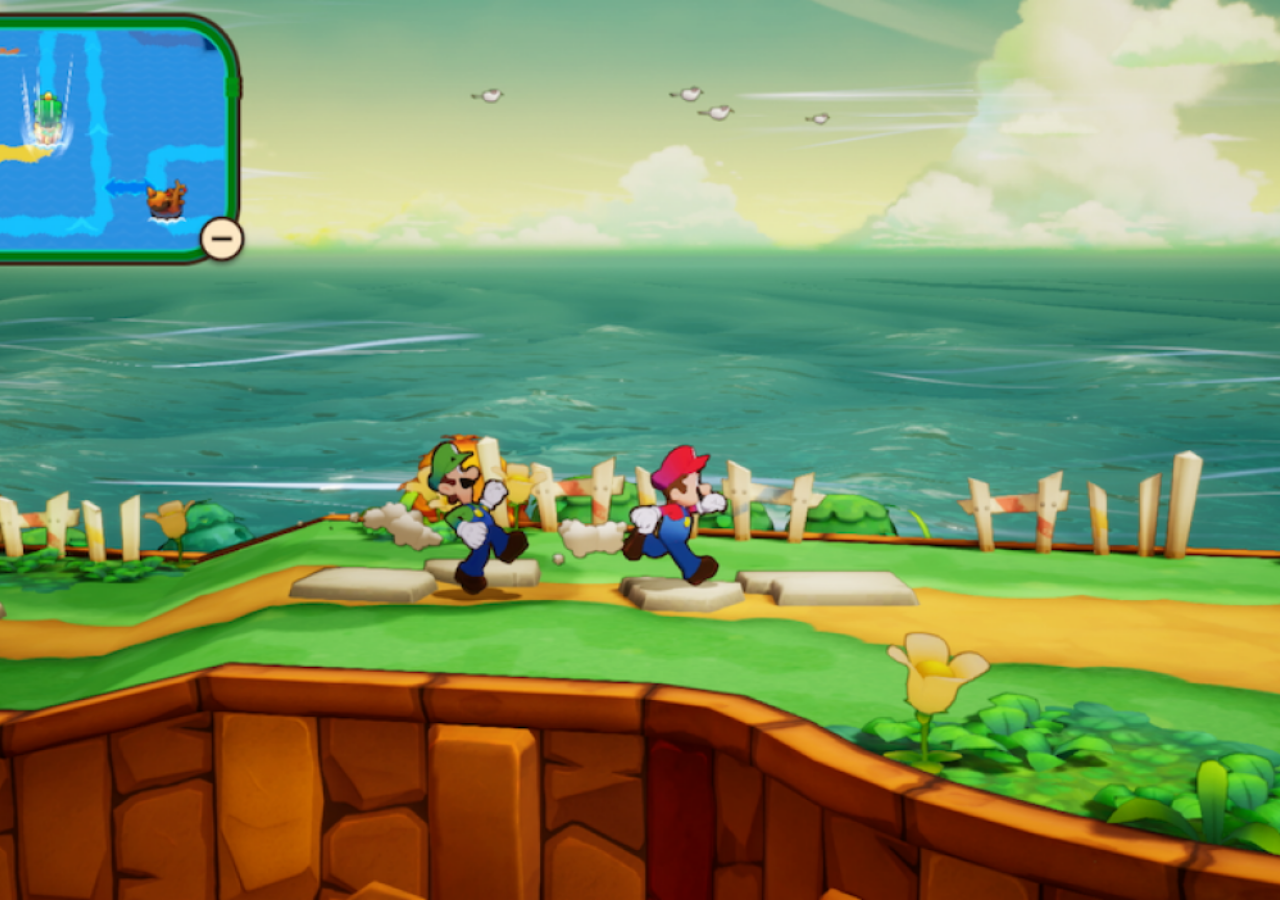
==== HTML/index.html @ fce5f06f "just an update" ====
<!DOCTYPE html>
<html lang="nl-be">
<head>
  <meta charset="UTF-8">
  <meta name="viewport" content="width=device-width, initial-scale=1.0">
  <title>poemper</title>
  <link rel="stylesheet" href="../CSS/style.css">
</head>
<body>
  <div class="button-grid">
    <button class="floating-button" id="luigi">Luigi</button>
  </div>
  <script src="../JS/script.js"></script>
</body>
</html>
---- CSS/style.css ----
/* Simple page with random button placement */
html, body {
  margin: 0;
  min-height: 100%;
  width: 100%;
}
body {
  background: url("../MEDIA/hero-image.webp") center/cover no-repeat;
  font-family: Arial, Helvetica, sans-serif;
  overflow: hidden;
}
.button-grid {
  position: relative;
  width: 100vw;
  height: 100vh;
}
.floating-button {
  position: absolute;
  padding: 0.9rem 1.4rem;
  border: none;
  background: rgba(255, 255, 255, 0.9);
  color: #111;
  font-size: 1rem;
  border-radius: 0;
  cursor: pointer;
  box-shadow: 0 12px 24px rgba(0, 0, 0, 0.2);
  transition: transform 0.2s ease, background 0.2s ease;
}
#luigi {
  top: 60%;
  left: 40%;
  width: 70px;
  height: 90px;
  transform: translate(-50%, -50%);
  background: transparent;
  color: transparent;
  box-shadow: none;
  padding: 0;
  z-index: 10;
  pointer-events: auto;
}
.floating-button:hover {
  transform: scale(1.05);
  background: rgba(255, 255, 255, 1);
}
@media (max-width: 600px) {
  .floating-button {
    font-size: 0.95rem;
    padding: 0.75rem 1rem;
  }
}
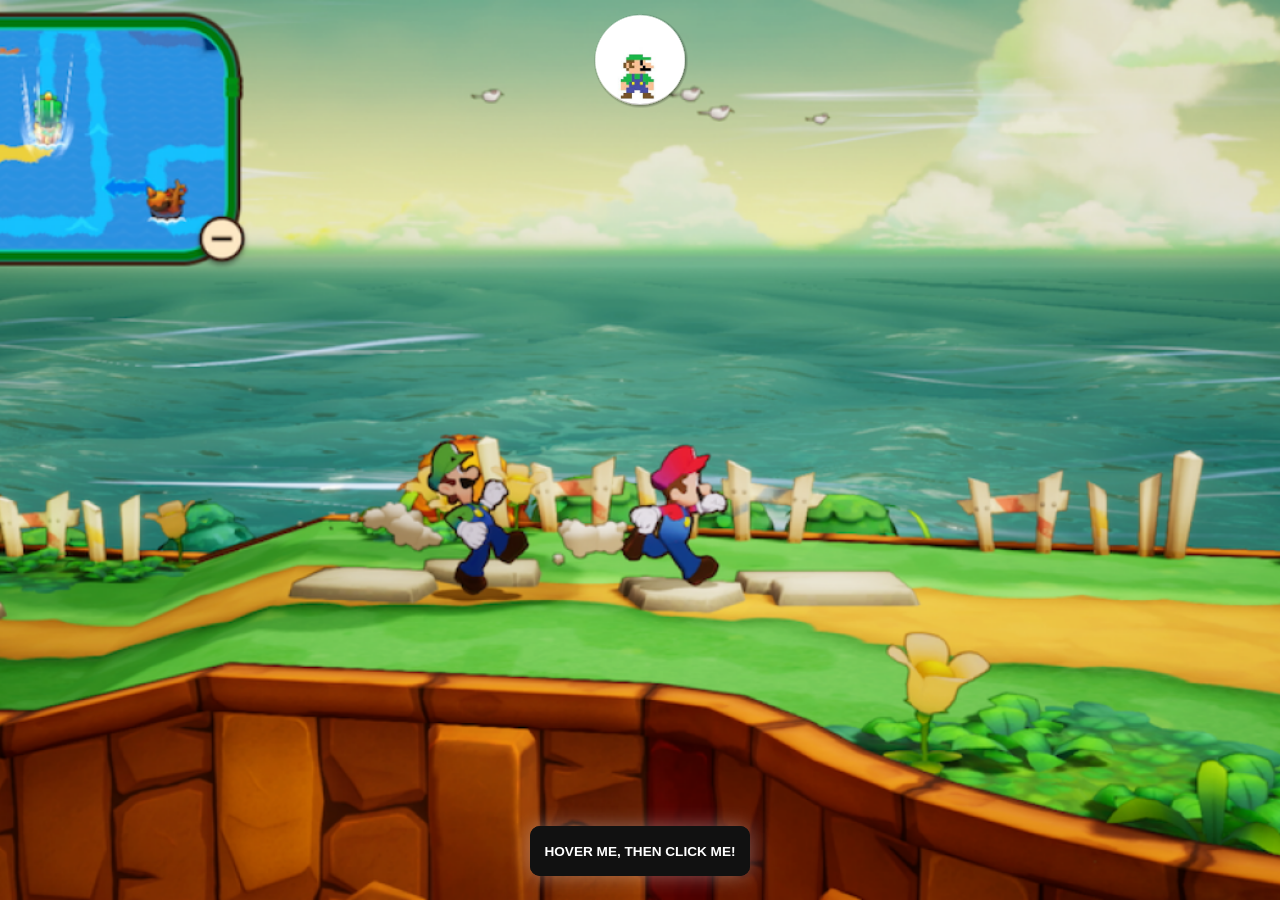
==== commit c7313bb5: "Publish site updates and enable GitHub Pages structure. Add game and 404 pages, goo menu with charac" ====
--- a/HTML/index.html
+++ b/HTML/index.html
@@ -4,12 +4,52 @@
   <meta charset="UTF-8">
   <meta name="viewport" content="width=device-width, initial-scale=1.0">
   <title>poemper</title>
+  <link rel="stylesheet" href="https://cdnjs.cloudflare.com/ajax/libs/font-awesome/4.7.0/css/font-awesome.min.css">
   <link rel="stylesheet" href="../CSS/style.css">
 </head>
 <body>
+  <nav class="menu">
+    <input type="checkbox" href="#" class="menu-open" name="menu-open" id="menu-open" />
+    <label class="menu-open-button menu-icon-button" for="menu-open">
+      <img src="../MEDIA/Luigi.jpg" alt="Menu" class="menu-icon">
+    </label>
+
+    <a href="game.html" class="menu-item" title="Game"><i class="fa fa-gamepad"></i></a>
+    <!-- Replace # with your link for site 1 -->
+    <a href="#" class="menu-item menu-icon-button" title="Site 1">
+      <img src="../MEDIA/mario.jpg" alt="Mario" class="menu-icon">
+    </a>
+    <!-- Replace # with your link for site 2 -->
+    <a href="#" class="menu-item menu-icon-button" title="Site 2">
+      <img src="../MEDIA/yoshi.jpg" alt="Yoshi" class="menu-icon">
+    </a>
+  </nav>
+
+  <svg xmlns="http://www.w3.org/2000/svg" version="1.1" aria-hidden="true">
+    <defs>
+      <filter id="shadowed-goo">
+        <feGaussianBlur in="SourceGraphic" result="blur" stdDeviation="10" />
+        <feColorMatrix in="blur" mode="matrix" values="1 0 0 0 0  0 1 0 0 0  0 0 1 0 0  0 0 0 18 -7" result="goo" />
+        <feGaussianBlur in="goo" stdDeviation="3" result="shadow" />
+        <feColorMatrix in="shadow" mode="matrix" values="0 0 0 0 0  0 0 0 0 0  0 0 0 0 0  0 0 0 1 -0.2" result="shadow" />
+        <feOffset in="shadow" dx="1" dy="1" result="shadow" />
+        <feComposite in2="shadow" in="goo" result="goo" />
+        <feComposite in2="goo" in="SourceGraphic" result="mix" />
+      </filter>
+      <filter id="goo">
+        <feGaussianBlur in="SourceGraphic" result="blur" stdDeviation="10" />
+        <feColorMatrix in="blur" mode="matrix" values="1 0 0 0 0  0 1 0 0 0  0 0 1 0 0  0 0 0 18 -7" result="goo" />
+        <feComposite in2="goo" in="SourceGraphic" result="mix" />
+      </filter>
+    </defs>
+  </svg>
+
+  <div class="glow-button-container">
+    <button class="glow-on-hover" type="button">HOVER ME, THEN CLICK ME!</button>
+  </div>
+  <audio id="luigisound" src="../MEDIA/bye-bye-luigi.mp3" preload="auto"></audio>
   <div class="button-grid">
-    <button class="floating-button" id="luigi">Luigi</button>
+    <button class="floating-button" id="luigi" type="button" title="Click for Luigi sound" onclick="luigisound.currentTime=0;luigisound.play()">Luigi</button>
   </div>
-  <script src="../JS/script.js"></script>
 </body>
 </html>
--- a/CSS/style.css
+++ b/CSS/style.css
@@ -1,25 +1,28 @@
-/* Simple page with random button placement */
+
 html, body {
   margin: 0;
   min-height: 100%;
   width: 100%;
+  cursor: url("../MEDIA/LuigiKart.cur"), auto;
 }
 body {
   background: url("../MEDIA/hero-image.webp") center/cover no-repeat;
   font-family: Arial, Helvetica, sans-serif;
-  overflow: hidden;
 }
 .button-grid {
-  position: relative;
-  width: 100vw;
-  height: 100vh;
+  position: fixed;
+  inset: 0;
+  width: 100%;
+  height: 100%;
+  pointer-events: none;
+  z-index: 1500;
 }
 .floating-button {
   position: absolute;
   padding: 0.9rem 1.4rem;
   border: none;
   background: rgba(255, 255, 255, 0.9);
-  color: #111;
+  color: #000;
   font-size: 1rem;
   border-radius: 0;
   cursor: pointer;
@@ -30,14 +33,19 @@
   top: 60%;
   left: 40%;
   width: 70px;
-  height: 90px;
+  height: 145px;
   transform: translate(-50%, -50%);
   background: transparent;
   color: transparent;
   box-shadow: none;
   padding: 0;
-  z-index: 10;
+  border: none;
   pointer-events: auto;
+  cursor: pointer;
+}
+#luigi:hover {
+  transform: translate(-50%, -50%);
+  background: transparent;
 }
 .floating-button:hover {
   transform: scale(1.05);
@@ -49,3 +57,268 @@
     padding: 0.75rem 1rem;
   }
 }
+
+.glow-button-container {
+  position: fixed;
+  bottom: 24px;
+  left: 50%;
+  transform: translateX(-50%);
+  z-index: 1000;
+}
+
+.glow-on-hover {
+  width: 220px;
+  height: 50px;
+  border: none;
+  outline: none;
+  color: #fff;
+  background: #111;
+  cursor: pointer;
+  position: relative;
+  z-index: 1;
+  border-radius: 10px;
+  font-size: 0.85rem;
+  font-weight: bold;
+  box-shadow: 0 0 20px rgba(255, 255, 255, 0.35);
+}
+
+.glow-on-hover:before {
+  content: '';
+  background: linear-gradient(45deg, #ff0000, #ff7300, #fffb00, #48ff00, #00ffd5, #002bff, #7a00ff, #ff00c8, #ff0000);
+  position: absolute;
+  top: -2px;
+  left: -2px;
+  background-size: 400%;
+  z-index: -1;
+  filter: blur(5px);
+  width: calc(100% + 4px);
+  height: calc(100% + 4px);
+  animation: glowing 20s linear infinite;
+  opacity: 0;
+  transition: opacity 0.3s ease-in-out;
+  border-radius: 10px;
+}
+
+.glow-on-hover:active {
+  color: #000;
+}
+
+.glow-on-hover:active:after {
+  background: transparent;
+}
+
+.glow-on-hover:hover:before {
+  opacity: 1;
+}
+
+.glow-on-hover:after {
+  z-index: -1;
+  content: '';
+  position: absolute;
+  width: 100%;
+  height: 100%;
+  background: #111;
+  left: 0;
+  top: 0;
+  border-radius: 10px;
+}
+
+@keyframes glowing {
+  0% { background-position: 0 0; }
+  50% { background-position: 400% 0; }
+  100% { background-position: 0 0; }
+}
+
+.menu {
+  filter: url("#shadowed-goo");
+  position: fixed;
+  top: 20px;
+  left: 50%;
+  margin-left: -40px;
+  padding-top: 0;
+  padding-left: 40px;
+  width: 300px;
+  height: 200px;
+  box-sizing: border-box;
+  font-size: 20px;
+  text-align: left;
+  z-index: 2000;
+}
+
+.menu-item,
+.menu-open-button {
+  background: #00bcd4;
+  border-radius: 100%;
+  width: 80px;
+  height: 80px;
+  margin-left: -40px;
+  position: absolute;
+  top: 0;
+  color: #fff;
+  text-align: center;
+  line-height: 80px;
+  transform: translate3d(0, 0, 0);
+  transition: transform ease-out 200ms;
+  text-decoration: none;
+}
+
+.menu-icon-button {
+  background: transparent;
+  overflow: hidden;
+  padding: 0;
+  line-height: 0;
+}
+
+.menu-icon {
+  width: 100%;
+  height: 100%;
+  object-fit: cover;
+  border-radius: 100%;
+  display: block;
+  pointer-events: none;
+}
+
+.menu-open {
+  display: none;
+}
+
+.hamburger {
+  width: 25px;
+  height: 3px;
+  background: #fff;
+  display: block;
+  position: absolute;
+  top: 50%;
+  left: 50%;
+  margin-left: -12.5px;
+  margin-top: -1.5px;
+  transition: transform 200ms;
+}
+
+.hamburger-1 {
+  transform: translate3d(0, -8px, 0);
+}
+
+.hamburger-2 {
+  transform: translate3d(0, 0, 0);
+}
+
+.hamburger-3 {
+  transform: translate3d(0, 8px, 0);
+}
+
+.menu-open:checked + .menu-open-button .hamburger-1 {
+  transform: translate3d(0, 0, 0) rotate(45deg);
+}
+
+.menu-open:checked + .menu-open-button .hamburger-2 {
+  transform: translate3d(0, 0, 0) scale(0.1, 1);
+}
+
+.menu-open:checked + .menu-open-button .hamburger-3 {
+  transform: translate3d(0, 0, 0) rotate(-45deg);
+}
+
+.menu-item:hover {
+  background: #fff;
+  color: #00bcd4;
+}
+
+.menu-icon-button:hover {
+  background: transparent;
+}
+
+.menu-item:nth-child(3),
+.menu-item:nth-child(4),
+.menu-item:nth-child(5) {
+  transition-duration: 180ms;
+}
+
+.menu-open-button {
+  z-index: 2;
+  transition-timing-function: cubic-bezier(0.175, 0.885, 0.32, 1.275);
+  transition-duration: 400ms;
+  transform: scale(1.1, 1.1) translate3d(0, 0, 0);
+  cursor: pointer;
+}
+
+.menu-open-button:hover {
+  transform: scale(1.2, 1.2) translate3d(0, 0, 0);
+}
+
+.menu-open:checked + .menu-open-button {
+  transition-timing-function: linear;
+  transition-duration: 200ms;
+  transform: scale(0.8, 0.8) translate3d(0, 0, 0);
+}
+
+.menu-open:checked ~ .menu-item {
+  transition-timing-function: cubic-bezier(0.935, 0, 0.34, 1.33);
+}
+
+.menu-open:checked ~ .menu-item:nth-child(3) {
+  transition-duration: 200ms;
+  transform: translate3d(-100px, 105px, 0);
+}
+
+.menu-open:checked ~ .menu-item:nth-child(4) {
+  transition-duration: 300ms;
+  transform: translate3d(0, 120px, 0);
+}
+
+.menu-open:checked ~ .menu-item:nth-child(5) {
+  transition-duration: 400ms;
+  transform: translate3d(100px, 105px, 0);
+}
+
+/* Inner pages (game, 404) */
+body.page-inner {
+  overflow: auto;
+}
+
+.page-content {
+  width: 100%;
+  min-height: 100vh;
+  display: flex;
+  flex-direction: column;
+  align-items: center;
+  justify-content: center;
+  gap: 1rem;
+  padding: 2rem;
+  box-sizing: border-box;
+  text-align: center;
+  color: #fff;
+  background: rgba(0, 0, 0, 0.55);
+}
+
+.page-content h1,
+.page-content p {
+  width: 100%;
+  margin: 0;
+}
+
+.page-content h1 {
+  font-size: 3rem;
+}
+
+.page-content .site-link.glow-on-hover {
+  display: inline-flex;
+  align-items: center;
+  justify-content: center;
+  align-self: center;
+  margin: 0 auto;
+  text-decoration: none;
+  text-align: center;
+  line-height: 1.2;
+}
+
+.page-message {
+  margin: 0;
+  font-size: 1.1rem;
+  opacity: 0.9;
+}
+
+.page-404 .page-content h1 {
+  font-size: 6rem;
+  line-height: 1;
+}
